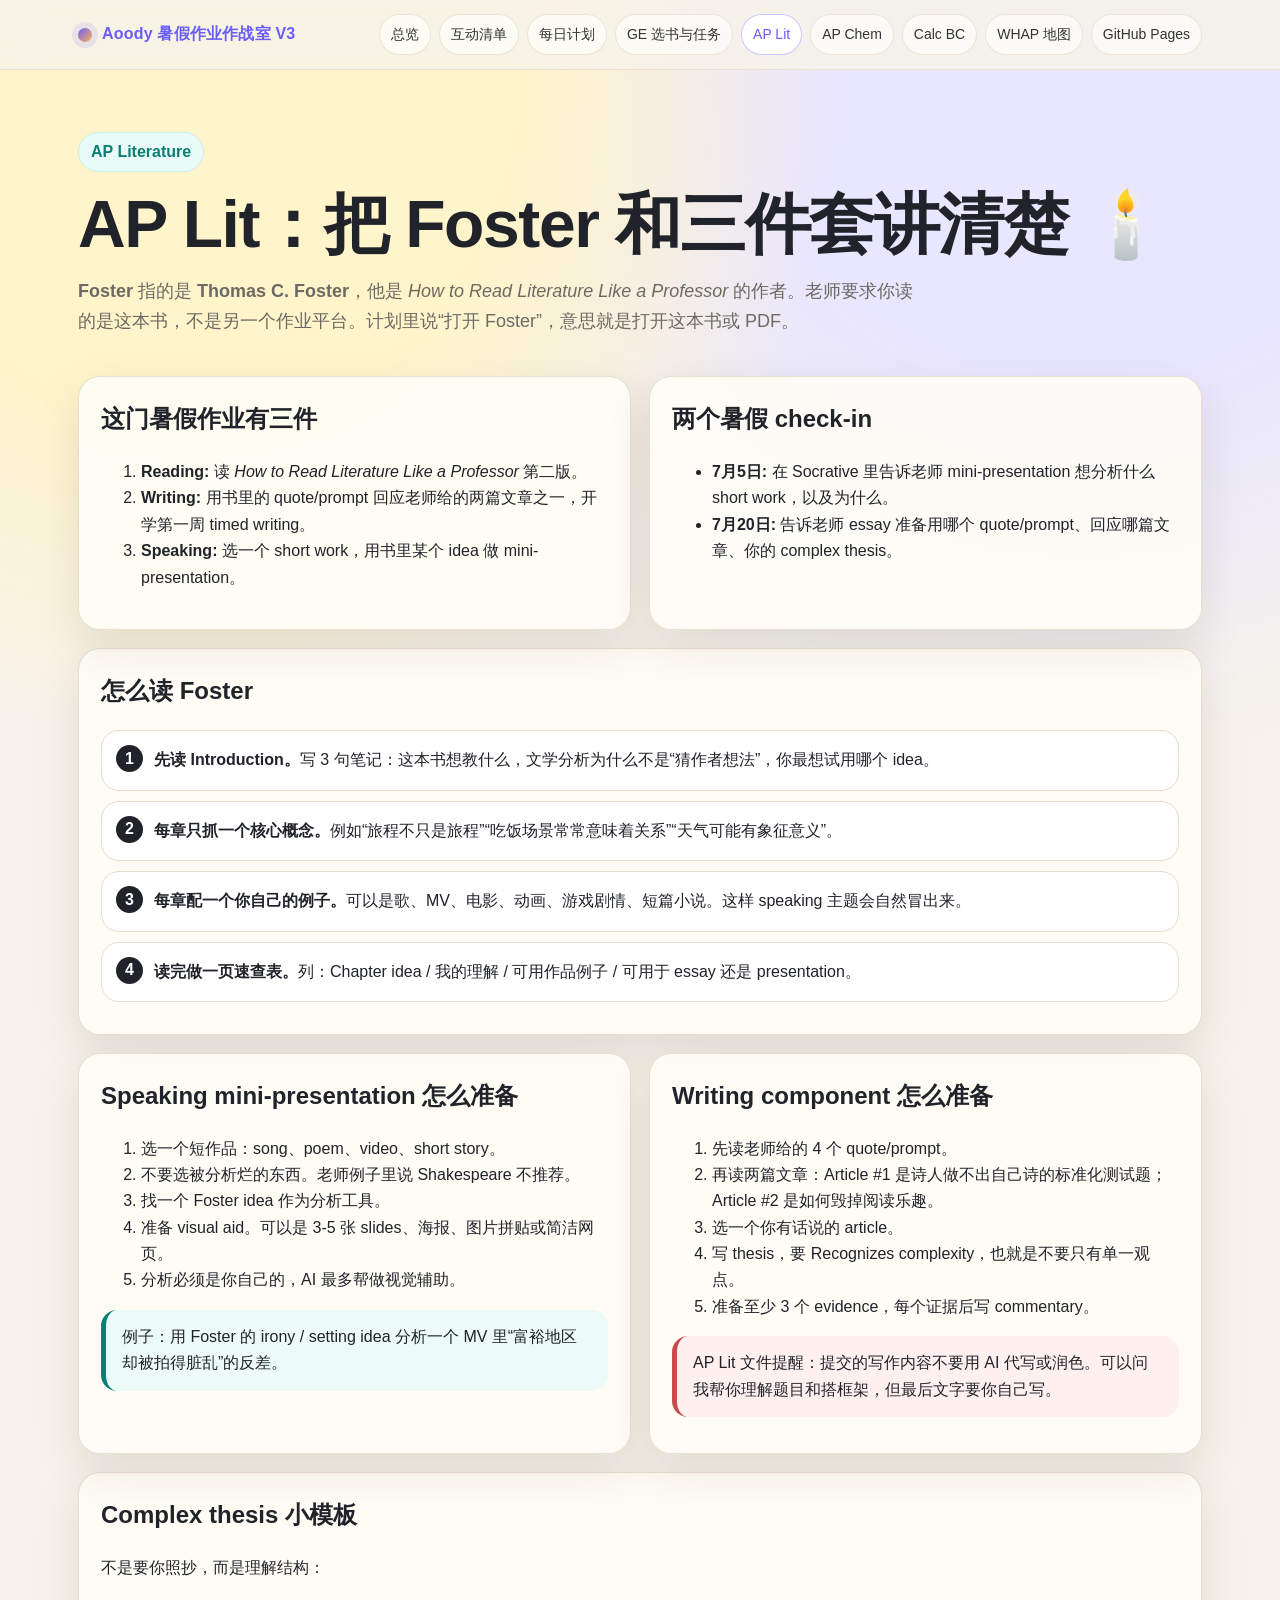
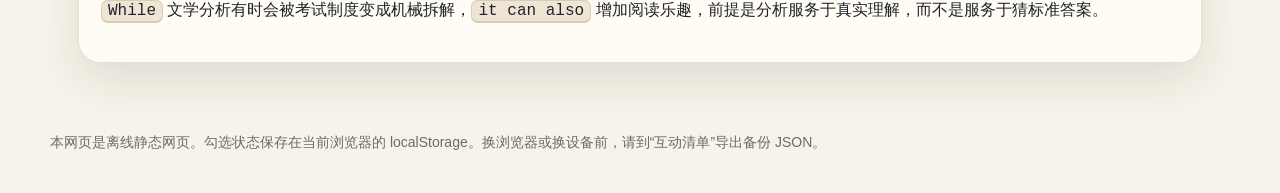
==== ap-lit.html @ 575a89e6 "Add AP Lit page" ====
<!doctype html>
<html lang="zh-CN">
<head>
<meta charset="utf-8">
<meta name="viewport" content="width=device-width, initial-scale=1">
<title>AP Lit | Aoody 暑假作业作战室 V3</title>
<link rel="stylesheet" href="styles.css">
<script src="data.js"></script>
<script src="app.js" defer></script>
</head>
<body>
<header class="topbar"><div class="topbar-inner"><a class="brand" href="index.html"><span class="dot"></span><span>Aoody 暑假作业作战室 V3</span></a><nav><a href="index.html">总览</a><a href="checklist.html">互动清单</a><a href="daily-plan.html">每日计划</a><a href="ge.html">GE 选书与任务</a><a href="ap-lit.html">AP Lit</a><a href="ap-chem.html">AP Chem</a><a href="calc.html">Calc BC</a><a href="whap.html">WHAP 地图</a><a href="deploy.html">GitHub Pages</a></nav></div></header>
<main class="shell">
<section class="hero"><span class="kicker">AP Literature</span><h1>AP Lit：把 Foster 和三件套讲清楚 🕯️</h1><p><b>Foster</b> 指的是 <b>Thomas C. Foster</b>，他是 <i>How to Read Literature Like a Professor</i> 的作者。老师要求你读的是这本书，不是另一个作业平台。计划里说“打开 Foster”，意思就是打开这本书或 PDF。</p></section>
<section class="grid two"><div class="card"><h2>这门暑假作业有三件</h2><ol><li><b>Reading:</b> 读 <i>How to Read Literature Like a Professor</i> 第二版。</li><li><b>Writing:</b> 用书里的 quote/prompt 回应老师给的两篇文章之一，开学第一周 timed writing。</li><li><b>Speaking:</b> 选一个 short work，用书里某个 idea 做 mini-presentation。</li></ol></div><div class="card"><h2>两个暑假 check-in</h2><ul><li><b>7月5日:</b> 在 Socrative 里告诉老师 mini-presentation 想分析什么 short work，以及为什么。</li><li><b>7月20日:</b> 告诉老师 essay 准备用哪个 quote/prompt、回应哪篇文章、你的 complex thesis。</li></ul></div></section>
<section class="card" style="margin-top:18px"><h2>怎么读 Foster</h2><div class="steps"><div class="step"><b>先读 Introduction。</b>写 3 句笔记：这本书想教什么，文学分析为什么不是“猜作者想法”，你最想试用哪个 idea。</div><div class="step"><b>每章只抓一个核心概念。</b>例如“旅程不只是旅程”“吃饭场景常常意味着关系”“天气可能有象征意义”。</div><div class="step"><b>每章配一个你自己的例子。</b>可以是歌、MV、电影、动画、游戏剧情、短篇小说。这样 speaking 主题会自然冒出来。</div><div class="step"><b>读完做一页速查表。</b>列：Chapter idea / 我的理解 / 可用作品例子 / 可用于 essay 还是 presentation。</div></div></section>
<section class="grid two" style="margin-top:18px"><div class="card"><h2>Speaking mini-presentation 怎么准备</h2><ol><li>选一个短作品：song、poem、video、short story。</li><li>不要选被分析烂的东西。老师例子里说 Shakespeare 不推荐。</li><li>找一个 Foster idea 作为分析工具。</li><li>准备 visual aid。可以是 3-5 张 slides、海报、图片拼贴或简洁网页。</li><li>分析必须是你自己的，AI 最多帮做视觉辅助。</li></ol><div class="notice green">例子：用 Foster 的 irony / setting idea 分析一个 MV 里“富裕地区却被拍得脏乱”的反差。</div></div><div class="card"><h2>Writing component 怎么准备</h2><ol><li>先读老师给的 4 个 quote/prompt。</li><li>再读两篇文章：Article #1 是诗人做不出自己诗的标准化测试题；Article #2 是如何毁掉阅读乐趣。</li><li>选一个你有话说的 article。</li><li>写 thesis，要 Recognizes complexity，也就是不要只有单一观点。</li><li>准备至少 3 个 evidence，每个证据后写 commentary。</li></ol><div class="notice red">AP Lit 文件提醒：提交的写作内容不要用 AI 代写或润色。可以问我帮你理解题目和搭框架，但最后文字要你自己写。</div></div></section>
<section class="card" style="margin-top:18px"><h2>Complex thesis 小模板</h2><p>不是要你照抄，而是理解结构：</p><p><span class="kbd">While</span> 文学分析有时会被考试制度变成机械拆解，<span class="kbd">it can also</span> 增加阅读乐趣，前提是分析服务于真实理解，而不是服务于猜标准答案。</p></section>
</main>
<footer class="shell footer">本网页是离线静态网页。勾选状态保存在当前浏览器的 localStorage。换浏览器或换设备前，请到“互动清单”导出备份 JSON。</footer>
</body></html>
---- styles.css ----
:root{
  --bg:#f7f3ea;
  --paper:#fffdf7;
  --ink:#20232a;
  --muted:#6d6a64;
  --line:#e5dccb;
  --accent:#6b5cff;
  --accent2:#0b7f75;
  --warm:#ffb454;
  --danger:#c94c4c;
  --ok:#2d8a54;
  --shadow:0 16px 45px rgba(42,34,20,.11);
  --radius:22px;
}
*{box-sizing:border-box}
html{scroll-behavior:smooth}
body{margin:0;background:radial-gradient(circle at 15% 5%,#fff4ca 0,#fff4ca 16%,transparent 32%),radial-gradient(circle at 85% 0,#e9e6ff 0,#e9e6ff 18%,transparent 36%),var(--bg);color:var(--ink);font-family:-apple-system,BlinkMacSystemFont,"SF Pro Text","Segoe UI",Roboto,"Noto Sans SC","PingFang SC","Microsoft Yahei",sans-serif;line-height:1.65}
a{color:var(--accent);text-decoration:none}a:hover{text-decoration:underline}.shell{max-width:1180px;margin:0 auto;padding:28px}.topbar{position:sticky;top:0;z-index:20;background:rgba(247,243,234,.84);backdrop-filter:blur(18px);border-bottom:1px solid rgba(229,220,203,.75)}.topbar-inner{max-width:1180px;margin:0 auto;padding:14px 28px;display:flex;align-items:center;gap:16px;justify-content:space-between}.brand{display:flex;align-items:center;gap:10px;font-weight:800;letter-spacing:.2px}.brand .dot{width:14px;height:14px;border-radius:50%;background:linear-gradient(135deg,var(--accent),var(--warm));box-shadow:0 0 0 6px rgba(107,92,255,.12)}nav{display:flex;flex-wrap:wrap;gap:8px;justify-content:flex-end}nav a{padding:8px 11px;border-radius:999px;color:#333;background:rgba(255,255,255,.58);border:1px solid rgba(229,220,203,.7);font-size:14px}nav a.active, nav a:hover{background:#fff;color:var(--accent);text-decoration:none;border-color:rgba(107,92,255,.35)}.hero{padding:34px 0 22px}.kicker{display:inline-flex;gap:8px;align-items:center;font-weight:700;color:var(--accent2);background:#e9fbf8;border:1px solid #cdeee8;border-radius:999px;padding:6px 12px}.hero h1{font-size:clamp(34px,6vw,66px);line-height:1.04;margin:18px 0 14px;letter-spacing:-1.4px}.hero p{font-size:18px;color:var(--muted);max-width:850px}.grid{display:grid;gap:18px}.grid.two{grid-template-columns:repeat(2,minmax(0,1fr))}.grid.three{grid-template-columns:repeat(3,minmax(0,1fr))}.grid.four{grid-template-columns:repeat(4,minmax(0,1fr))}.card{background:rgba(255,253,247,.9);border:1px solid rgba(229,220,203,.9);border-radius:var(--radius);box-shadow:var(--shadow);padding:22px}.card.tight{padding:16px}.card h2,.card h3{margin-top:0}.pill{display:inline-flex;align-items:center;gap:6px;padding:5px 10px;border-radius:999px;background:#f1efff;color:#4d43d6;font-weight:700;font-size:13px}.tag{display:inline-block;margin:3px 4px 3px 0;padding:4px 8px;border-radius:999px;background:#f5efe1;color:#766345;font-size:12px}.muted{color:var(--muted)}.big-number{font-size:42px;font-weight:900;letter-spacing:-1px}.progress-wrap{height:12px;background:#ece3d3;border-radius:99px;overflow:hidden}.progress-bar{height:100%;width:0;background:linear-gradient(90deg,var(--accent),var(--accent2));transition:width .35s}.button-row{display:flex;flex-wrap:wrap;gap:10px;margin:14px 0}.btn{appearance:none;border:0;border-radius:14px;padding:10px 14px;font-weight:800;background:var(--ink);color:#fff;cursor:pointer}.btn.secondary{background:#fff;color:var(--ink);border:1px solid var(--line)}.btn.green{background:var(--accent2)}.btn.warn{background:#8a5b00}.btn.danger{background:var(--danger)}.notice{border-left:5px solid var(--accent);background:#f4f2ff;padding:14px 16px;border-radius:16px;margin:14px 0}.notice.green{border-color:var(--accent2);background:#ecfbf8}.notice.yellow{border-color:var(--warm);background:#fff6df}.notice.red{border-color:var(--danger);background:#fff0f0}.course-list{display:grid;gap:14px}.course-card{display:grid;grid-template-columns:1fr auto;gap:12px;align-items:center}.course-card .label{font-weight:900;font-size:20px}.course-card .mini{color:var(--muted);font-size:14px}.task-list{display:grid;gap:10px;margin-top:14px}.task{display:grid;grid-template-columns:auto 1fr;gap:12px;align-items:start;padding:13px;border:1px solid var(--line);border-radius:17px;background:#fff}.task:hover{border-color:#cfc3ff}.task input{width:20px;height:20px;margin-top:3px;accent-color:var(--accent)}.task.done{opacity:.63}.task.done .task-title{text-decoration:line-through}.task-title{font-weight:800}.task-detail{color:var(--muted);font-size:14px}.task-course{font-size:12px;color:var(--accent2);font-weight:800;text-transform:uppercase;letter-spacing:.5px}.filters{display:flex;flex-wrap:wrap;gap:8px}.filter{padding:8px 10px;border-radius:999px;border:1px solid var(--line);background:#fff;cursor:pointer;font-weight:700}.filter.active{background:var(--accent);color:#fff;border-color:var(--accent)}.day-card{display:grid;grid-template-columns:120px 1fr;gap:18px;align-items:start}.date-chip{font-weight:900;color:#fff;background:linear-gradient(135deg,var(--accent),var(--accent2));border-radius:18px;padding:13px;text-align:center}.timeline{display:grid;gap:14px}.steps{counter-reset:step}.step{position:relative;padding:16px 16px 16px 52px;border:1px solid var(--line);background:#fff;border-radius:18px;margin:10px 0}.step:before{counter-increment:step;content:counter(step);position:absolute;left:14px;top:14px;width:27px;height:27px;border-radius:50%;background:var(--ink);color:#fff;display:grid;place-items:center;font-weight:900}.table{width:100%;border-collapse:separate;border-spacing:0;overflow:hidden;border-radius:18px;border:1px solid var(--line);background:#fff}.table th,.table td{padding:13px 14px;border-bottom:1px solid var(--line);text-align:left;vertical-align:top}.table th{background:#f2eadc}.table tr:last-child td{border-bottom:0}.book-card h3{font-size:22px;margin-bottom:4px}.book-meta{display:flex;gap:8px;flex-wrap:wrap;margin:8px 0 12px}.map-mini{display:grid;grid-template-columns:1fr 1fr;gap:14px}.map-item{padding:14px;border:1px solid var(--line);border-radius:18px;background:#fff}.map-item b{display:block;color:var(--accent2)}.kbd{font-family:ui-monospace,SFMono-Regular,Menlo,Consolas,monospace;background:#eee5d5;border:1px solid #dacdb8;border-bottom-width:2px;border-radius:7px;padding:1px 6px}.footer{padding:40px 0;color:var(--muted);font-size:14px}.notes-area{width:100%;min-height:120px;border:1px solid var(--line);border-radius:18px;padding:14px;font:inherit;background:#fff}.save-state{font-size:13px;color:var(--muted)}details{background:#fff;border:1px solid var(--line);border-radius:18px;padding:12px 14px}details+details{margin-top:10px}summary{font-weight:900;cursor:pointer}.print-only{display:none}@media(max-width:800px){.grid.two,.grid.three,.grid.four{grid-template-columns:1fr}.topbar-inner{align-items:flex-start;flex-direction:column}.day-card{grid-template-columns:1fr}.shell{padding:18px}.map-mini{grid-template-columns:1fr}}@media print{.topbar,.button-row,.filters,.no-print{display:none!important}.card{box-shadow:none}.print-only{display:block}body{background:#fff}.shell{max-width:100%;padding:0}}
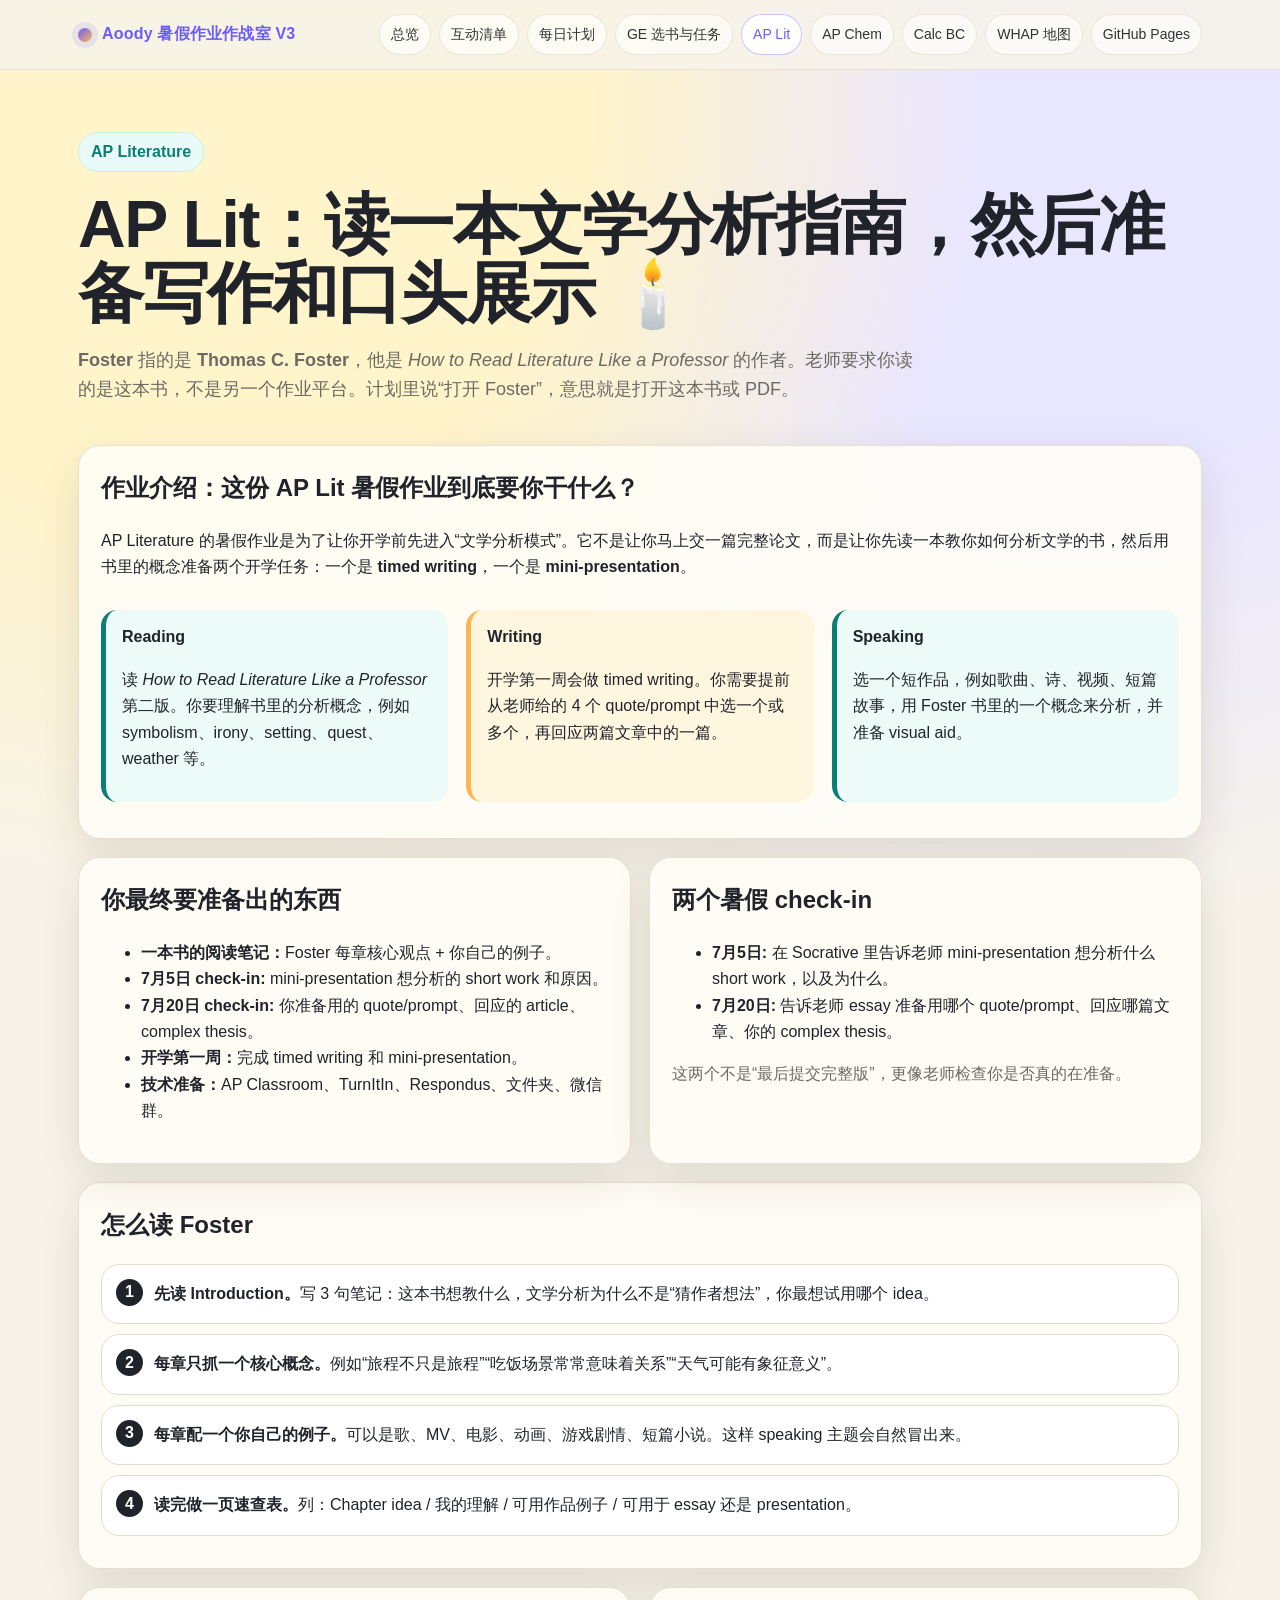
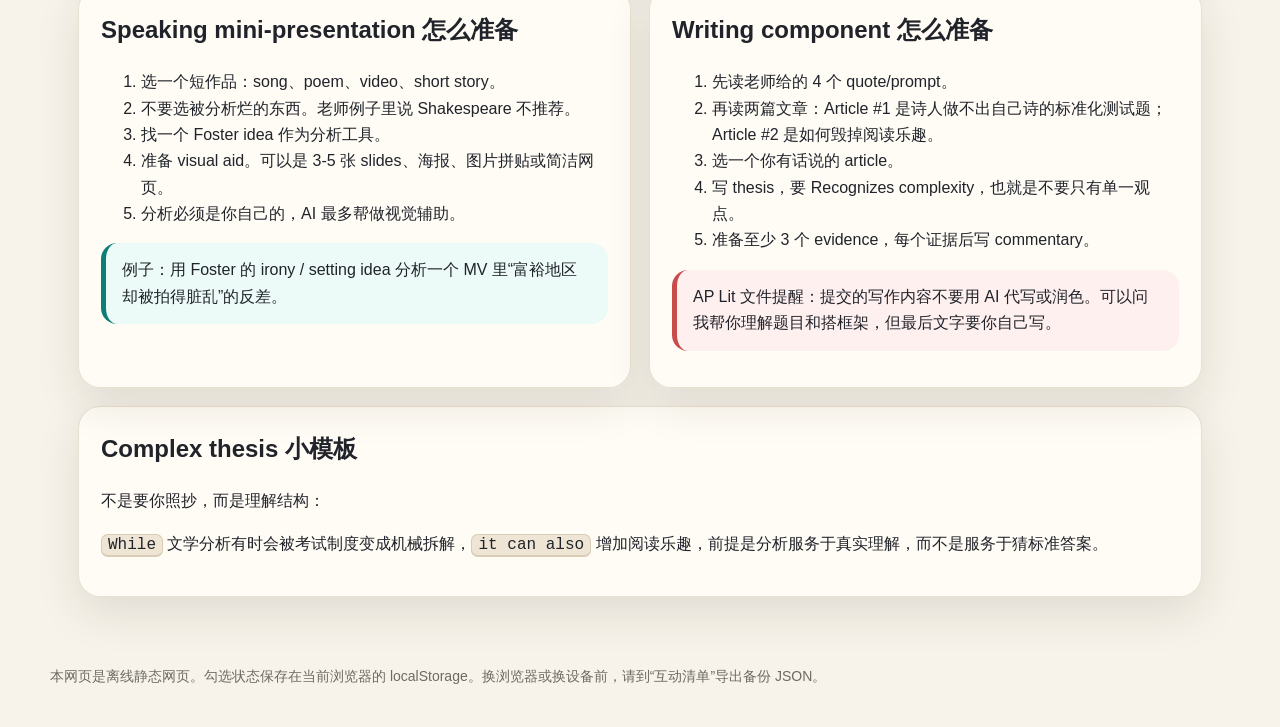
==== commit b847838e: "Add assignment overview to AP Lit page" ====
--- a/ap-lit.html
+++ b/ap-lit.html
@@ -11,8 +11,9 @@
 <body>
 <header class="topbar"><div class="topbar-inner"><a class="brand" href="index.html"><span class="dot"></span><span>Aoody 暑假作业作战室 V3</span></a><nav><a href="index.html">总览</a><a href="checklist.html">互动清单</a><a href="daily-plan.html">每日计划</a><a href="ge.html">GE 选书与任务</a><a href="ap-lit.html">AP Lit</a><a href="ap-chem.html">AP Chem</a><a href="calc.html">Calc BC</a><a href="whap.html">WHAP 地图</a><a href="deploy.html">GitHub Pages</a></nav></div></header>
 <main class="shell">
-<section class="hero"><span class="kicker">AP Literature</span><h1>AP Lit：把 Foster 和三件套讲清楚 🕯️</h1><p><b>Foster</b> 指的是 <b>Thomas C. Foster</b>，他是 <i>How to Read Literature Like a Professor</i> 的作者。老师要求你读的是这本书，不是另一个作业平台。计划里说“打开 Foster”，意思就是打开这本书或 PDF。</p></section>
-<section class="grid two"><div class="card"><h2>这门暑假作业有三件</h2><ol><li><b>Reading:</b> 读 <i>How to Read Literature Like a Professor</i> 第二版。</li><li><b>Writing:</b> 用书里的 quote/prompt 回应老师给的两篇文章之一，开学第一周 timed writing。</li><li><b>Speaking:</b> 选一个 short work，用书里某个 idea 做 mini-presentation。</li></ol></div><div class="card"><h2>两个暑假 check-in</h2><ul><li><b>7月5日:</b> 在 Socrative 里告诉老师 mini-presentation 想分析什么 short work，以及为什么。</li><li><b>7月20日:</b> 告诉老师 essay 准备用哪个 quote/prompt、回应哪篇文章、你的 complex thesis。</li></ul></div></section>
+<section class="hero"><span class="kicker">AP Literature</span><h1>AP Lit：读一本文学分析指南，然后准备写作和口头展示 🕯️</h1><p><b>Foster</b> 指的是 <b>Thomas C. Foster</b>，他是 <i>How to Read Literature Like a Professor</i> 的作者。老师要求你读的是这本书，不是另一个作业平台。计划里说“打开 Foster”，意思就是打开这本书或 PDF。</p></section>
+<section class="card"><h2>作业介绍：这份 AP Lit 暑假作业到底要你干什么？</h2><p>AP Literature 的暑假作业是为了让你开学前先进入“文学分析模式”。它不是让你马上交一篇完整论文，而是让你先读一本教你如何分析文学的书，然后用书里的概念准备两个开学任务：一个是 <b>timed writing</b>，一个是 <b>mini-presentation</b>。</p><div class="grid three"><div class="notice green"><b>Reading</b><p>读 <i>How to Read Literature Like a Professor</i> 第二版。你要理解书里的分析概念，例如 symbolism、irony、setting、quest、weather 等。</p></div><div class="notice yellow"><b>Writing</b><p>开学第一周会做 timed writing。你需要提前从老师给的 4 个 quote/prompt 中选一个或多个，再回应两篇文章中的一篇。</p></div><div class="notice green"><b>Speaking</b><p>选一个短作品，例如歌曲、诗、视频、短篇故事，用 Foster 书里的一个概念来分析，并准备 visual aid。</p></div></div></section>
+<section class="grid two" style="margin-top:18px"><div class="card"><h2>你最终要准备出的东西</h2><ul><li><b>一本书的阅读笔记：</b>Foster 每章核心观点 + 你自己的例子。</li><li><b>7月5日 check-in:</b> mini-presentation 想分析的 short work 和原因。</li><li><b>7月20日 check-in:</b> 你准备用的 quote/prompt、回应的 article、complex thesis。</li><li><b>开学第一周：</b>完成 timed writing 和 mini-presentation。</li><li><b>技术准备：</b>AP Classroom、TurnItIn、Respondus、文件夹、微信群。</li></ul></div><div class="card"><h2>两个暑假 check-in</h2><ul><li><b>7月5日:</b> 在 Socrative 里告诉老师 mini-presentation 想分析什么 short work，以及为什么。</li><li><b>7月20日:</b> 告诉老师 essay 准备用哪个 quote/prompt、回应哪篇文章、你的 complex thesis。</li></ul><p class="muted">这两个不是“最后提交完整版”，更像老师检查你是否真的在准备。</p></div></section>
 <section class="card" style="margin-top:18px"><h2>怎么读 Foster</h2><div class="steps"><div class="step"><b>先读 Introduction。</b>写 3 句笔记：这本书想教什么，文学分析为什么不是“猜作者想法”，你最想试用哪个 idea。</div><div class="step"><b>每章只抓一个核心概念。</b>例如“旅程不只是旅程”“吃饭场景常常意味着关系”“天气可能有象征意义”。</div><div class="step"><b>每章配一个你自己的例子。</b>可以是歌、MV、电影、动画、游戏剧情、短篇小说。这样 speaking 主题会自然冒出来。</div><div class="step"><b>读完做一页速查表。</b>列：Chapter idea / 我的理解 / 可用作品例子 / 可用于 essay 还是 presentation。</div></div></section>
 <section class="grid two" style="margin-top:18px"><div class="card"><h2>Speaking mini-presentation 怎么准备</h2><ol><li>选一个短作品：song、poem、video、short story。</li><li>不要选被分析烂的东西。老师例子里说 Shakespeare 不推荐。</li><li>找一个 Foster idea 作为分析工具。</li><li>准备 visual aid。可以是 3-5 张 slides、海报、图片拼贴或简洁网页。</li><li>分析必须是你自己的，AI 最多帮做视觉辅助。</li></ol><div class="notice green">例子：用 Foster 的 irony / setting idea 分析一个 MV 里“富裕地区却被拍得脏乱”的反差。</div></div><div class="card"><h2>Writing component 怎么准备</h2><ol><li>先读老师给的 4 个 quote/prompt。</li><li>再读两篇文章：Article #1 是诗人做不出自己诗的标准化测试题；Article #2 是如何毁掉阅读乐趣。</li><li>选一个你有话说的 article。</li><li>写 thesis，要 Recognizes complexity，也就是不要只有单一观点。</li><li>准备至少 3 个 evidence，每个证据后写 commentary。</li></ol><div class="notice red">AP Lit 文件提醒：提交的写作内容不要用 AI 代写或润色。可以问我帮你理解题目和搭框架，但最后文字要你自己写。</div></div></section>
 <section class="card" style="margin-top:18px"><h2>Complex thesis 小模板</h2><p>不是要你照抄，而是理解结构：</p><p><span class="kbd">While</span> 文学分析有时会被考试制度变成机械拆解，<span class="kbd">it can also</span> 增加阅读乐趣，前提是分析服务于真实理解，而不是服务于猜标准答案。</p></section>
